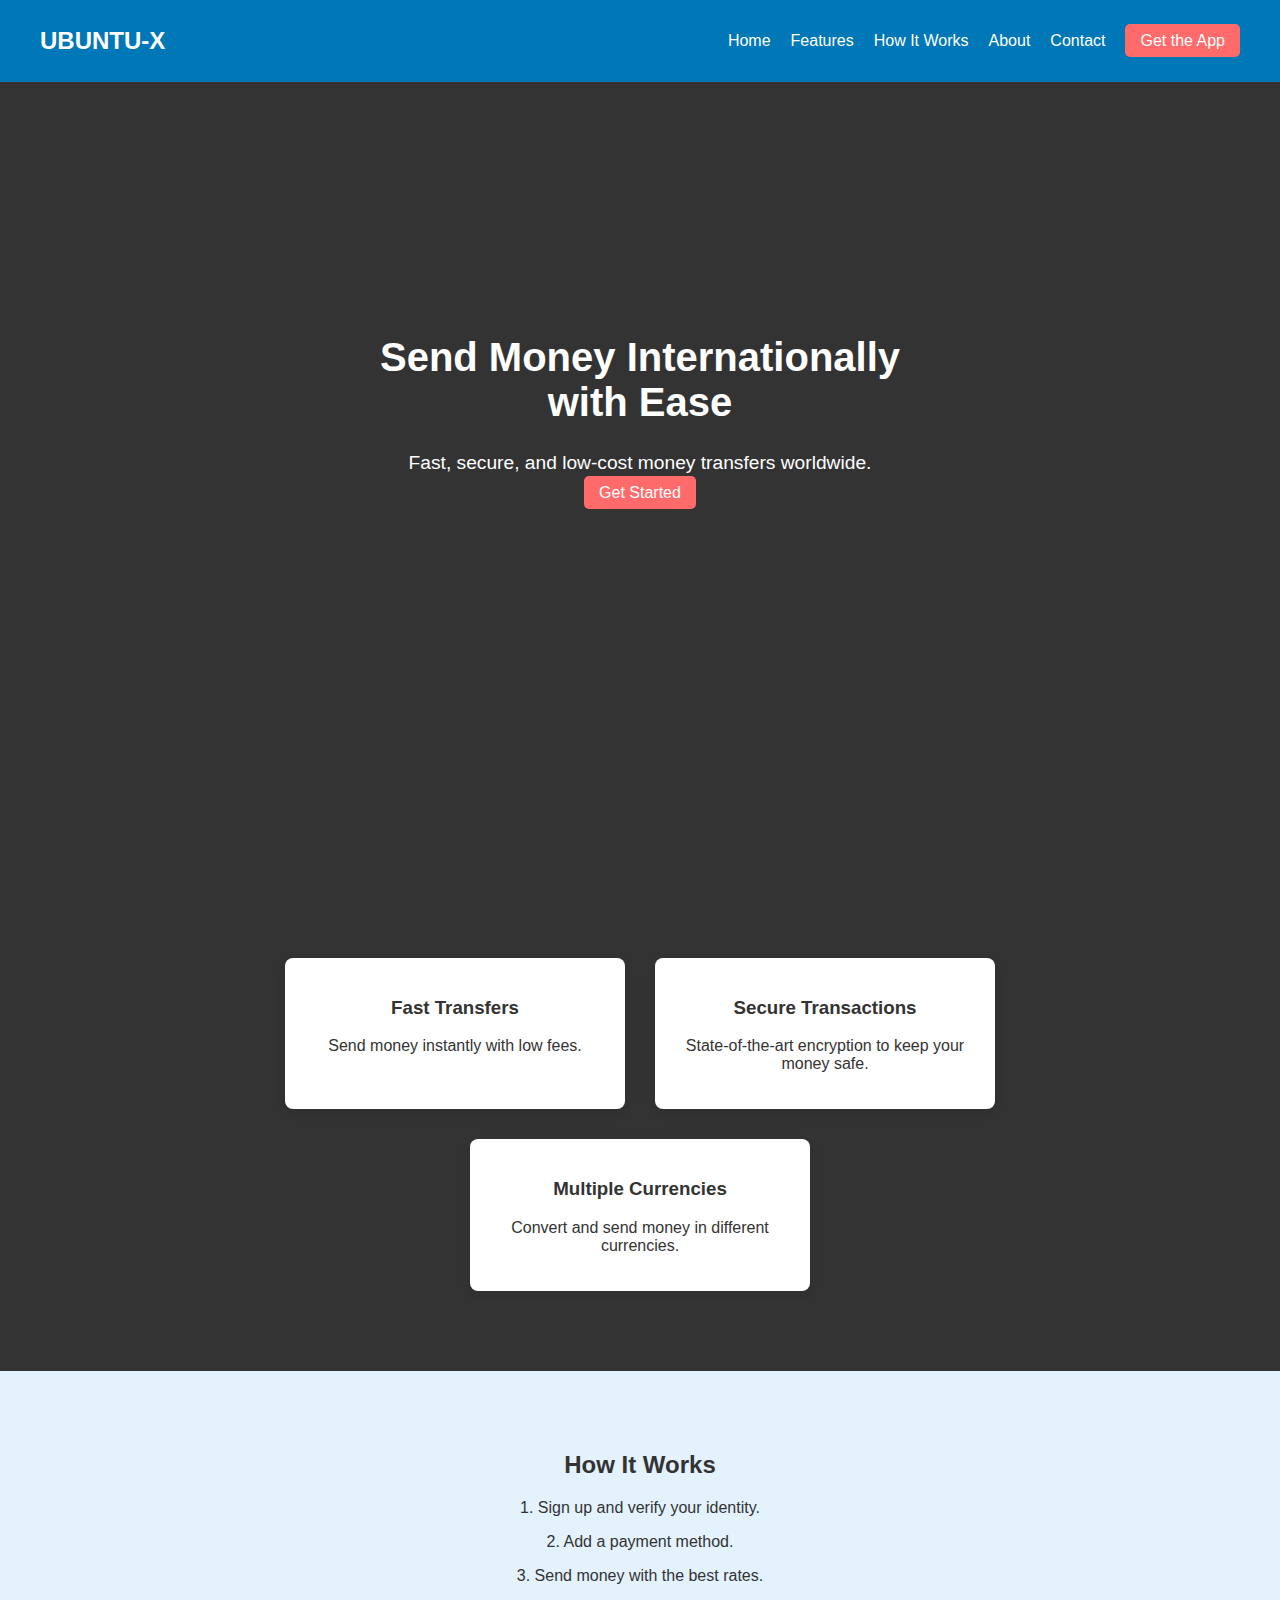
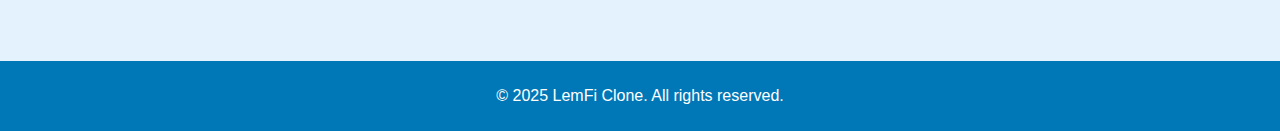
==== index.html @ 18134d19 "Add files via upload" ====
<!DOCTYPE html>
<html lang="en">
<head>
    <meta charset="UTF-8">
    <meta name="viewport" content="width=device-width, initial-scale=1.0">
    <title>UBUNTU-X - International Money Transfer</title>
    <link rel="stylesheet" href="styles.css">
</head>
<body>
    <header>
        <nav>
            <div class="logo">UBUNTU-X</div>
            <ul class="nav-links">
                <li><a href="#home">Home</a></li>
                <li><a href="#features">Features</a></li>
                <li><a href="#how-it-works">How It Works</a></li>
                <li><a href="about.html">About</a></li>
                <li><a href="#contact">Contact</a></li>
                <li><a href="#download" class="btn">Get the App</a></li>
            </ul>
        </nav>
    </header>
    
    <section id="home" class="hero">
        <div class="hero-content">
            <h1>Send Money Internationally with Ease</h1>
            <p>Fast, secure, and low-cost money transfers worldwide.</p>
            <a href="#download" class="btn">Get Started</a>
        </div>
    </section>
    
    <section id="features">
        <h2>Why Choose UBUNTU-X?</h2>
        <div class="features-container">
            <div class="feature">
                <h3>Fast Transfers</h3>
                <p>Send money instantly with low fees.</p>
            </div>
            <div class="feature">
                <h3>Secure Transactions</h3>
                <p>State-of-the-art encryption to keep your money safe.</p>
            </div>
            <div class="feature">
                <h3>Multiple Currencies</h3>
                <p>Convert and send money in different currencies.</p>
            </div>
        </div>
    </section>
    
    <section id="how-it-works">
        <h2>How It Works</h2>
        <p>1. Sign up and verify your identity.</p>
        <p>2. Add a payment method.</p>
        <p>3. Send money with the best rates.</p>
    </section>

    <!-- <section id="about">
        <h2>About LemFi Clone</h2>
        <p>
            LemFi Clone is inspired by the vision of making global money transfers simple, fast, and affordable for everyone,
            especially for immigrants and people sending money back home. We are passionate about building a borderless
            financial ecosystem that supports your dreams, connects families, and empowers businesses.
        </p>
        <p>
            Whether you're supporting loved ones or expanding opportunities across borders, LemFi Clone is here to make every
            transaction seamless and secure.
        </p>
    </section> -->
    
    <footer>
        <p>&copy; 2025 LemFi Clone. All rights reserved.</p>
    </footer>
</body>
</html>
---- styles.css ----
/* General Styles */
body {
    font-family: Arial, sans-serif;
    margin: 0;
    padding: 0;
    box-sizing: border-box;
    background-color: #333;
    color: #333;
}

/* Header */
header {
    background: #0077b6;
    padding: 1rem 0;
    position: fixed;
    width: 100%;
    top: 0;
    left: 0;
    z-index: 1000;
}

nav {
    display: flex;
    justify-content: space-between;
    align-items: center;
    max-width: 1200px;
    margin: 0 auto;
    padding: 0 20px;
}

.logo {
    font-size: 1.5rem;
    font-weight: bold;
    color: white;
}

.nav-links {
    list-style: none;
    display: flex;
    gap: 20px;
}

.nav-links li {
    display: inline;
}

.nav-links a {
    text-decoration: none;
    color: white;
    font-size: 1rem;
    transition: 0.3s;
}

.nav-links a:hover {
    text-decoration: underline;
}

.btn {
    background: #ff6b6b;
    padding: 8px 15px;
    border-radius: 5px;
    text-decoration: none;
    color: white;
    transition: 0.3s;
}

.btn:hover {
    background: #d9534f;
}

/* Hero Section */
.hero {
    background: url('hero-bg.jpg') no-repeat center center/cover;
    height: 90vh;
    display: flex;
    justify-content: center;
    align-items: center;
    text-align: center;
    color: white;
    padding: 0 20px;
}

.hero-content {
    max-width: 600px;
}

.hero h1 {
    font-size: 2.5rem;
}

.hero p {
    font-size: 1.2rem;
    margin: 10px 0;
}

/* Features Section */
#features {
    padding: 80px 20px;
    text-align: center;
}

.features-container {
    display: flex;
    justify-content: center;
    gap: 30px;
    max-width: 1000px;
    margin: 0 auto;
    flex-wrap: wrap;
}

.feature {
    background: white;
    padding: 20px;
    border-radius: 8px;
    box-shadow: 0 4px 8px rgba(0, 0, 0, 0.1);
    width: 300px;
}

/* How It Works Section */
#how-it-works {
    background: #e3f2fd;
    padding: 60px 20px;
    text-align: center;
}

/* Footer */
footer {
    background: #0077b6;
    color: white;
    text-align: center;
    padding: 10px 0;
    position: relative;
    bottom: 0;
    width: 100%;
}
/* About Section */
.about-section {
    padding: 80px 20px;
    background: #f2f2f2;
    text-align: left;
}

.about-section .container {
    max-width: 1000px;
    margin: auto;
}

.about-section h2, .about-section h3 {
    color: #0077b6;
}

.about-section ul {
    list-style-type: disc;
    margin-left: 40px;
    margin-bottom: 20px;
}

.about-section p, .about-section li {
    font-size: 1rem;
    line-height: 1.6;
}
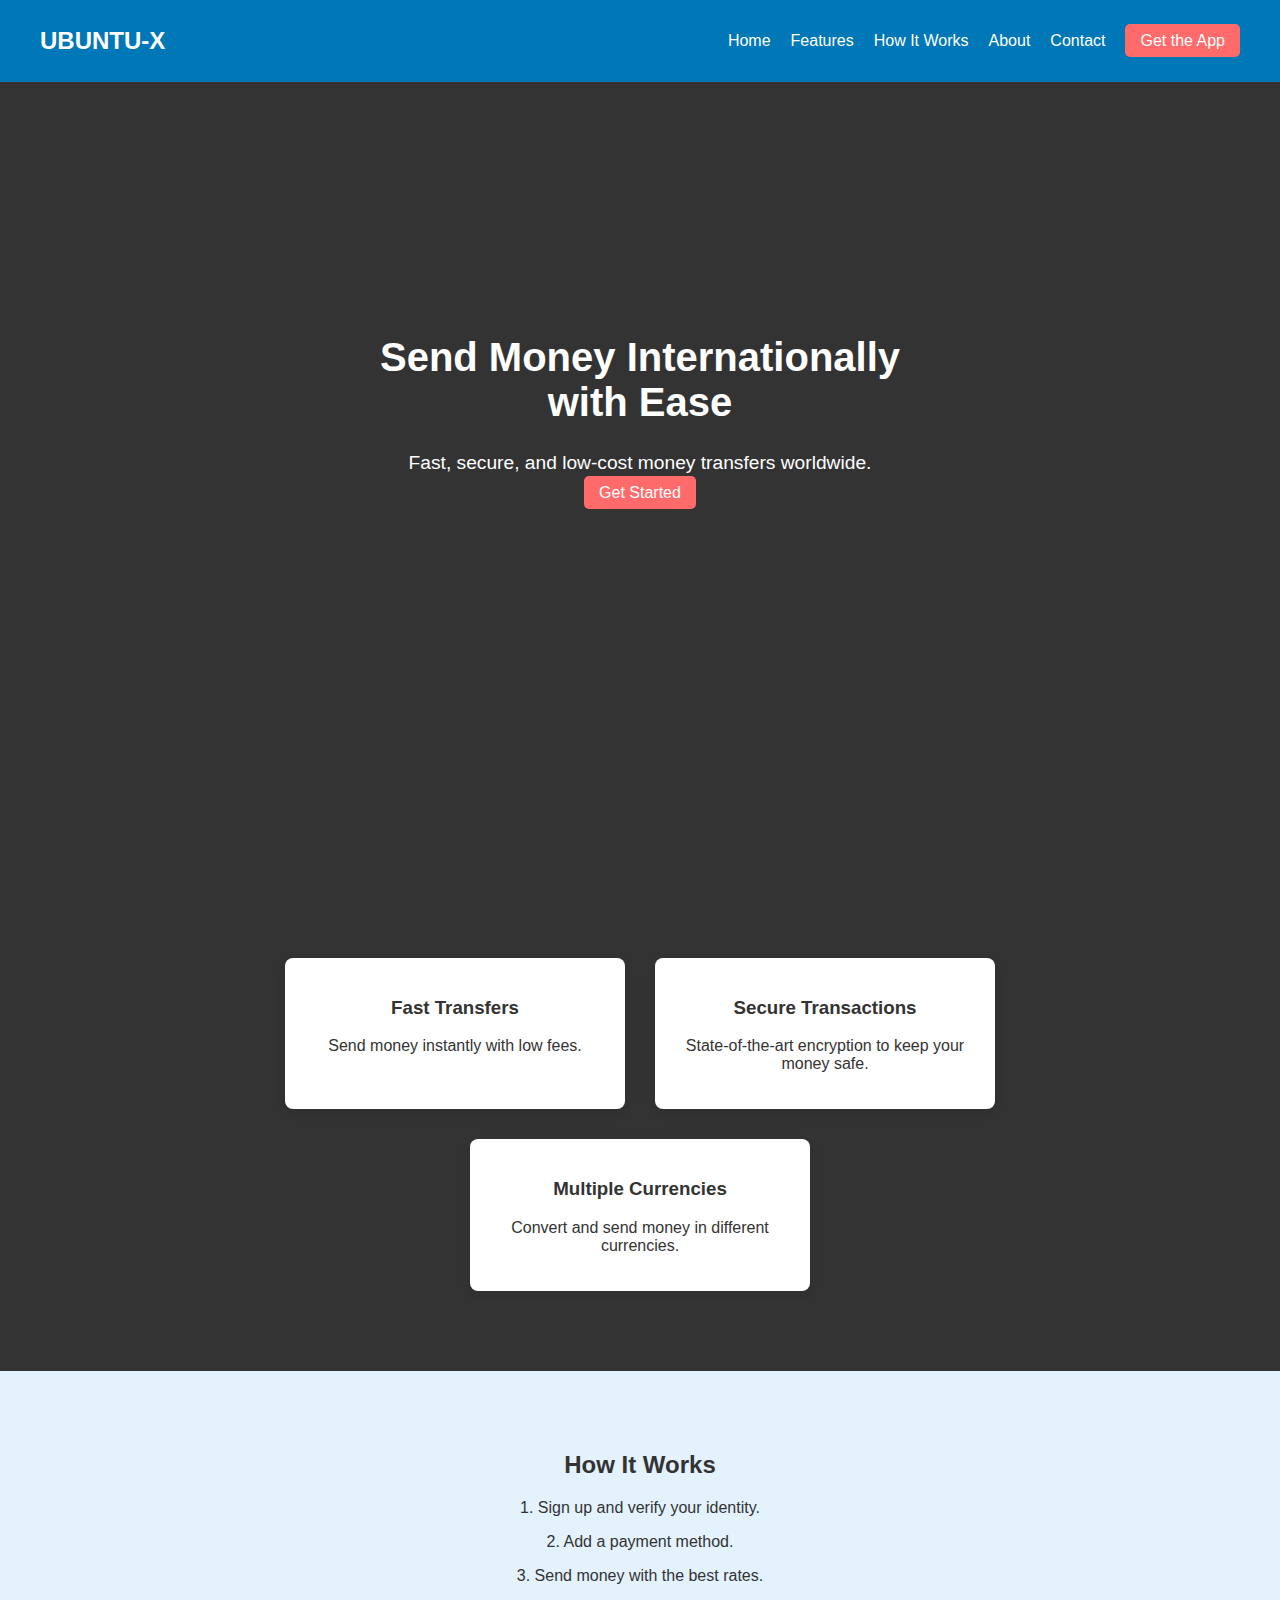
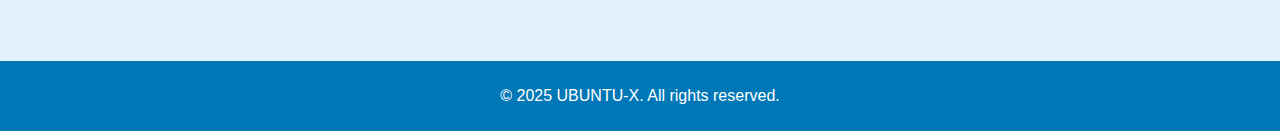
==== commit 52232269: "Update index.html" ====
--- a/index.html
+++ b/index.html
@@ -68,7 +68,7 @@
     </section> -->
     
     <footer>
-        <p>&copy; 2025 LemFi Clone. All rights reserved.</p>
+        <p>&copy; 2025 UBUNTU-X. All rights reserved.</p>
     </footer>
 </body>
 </html>
